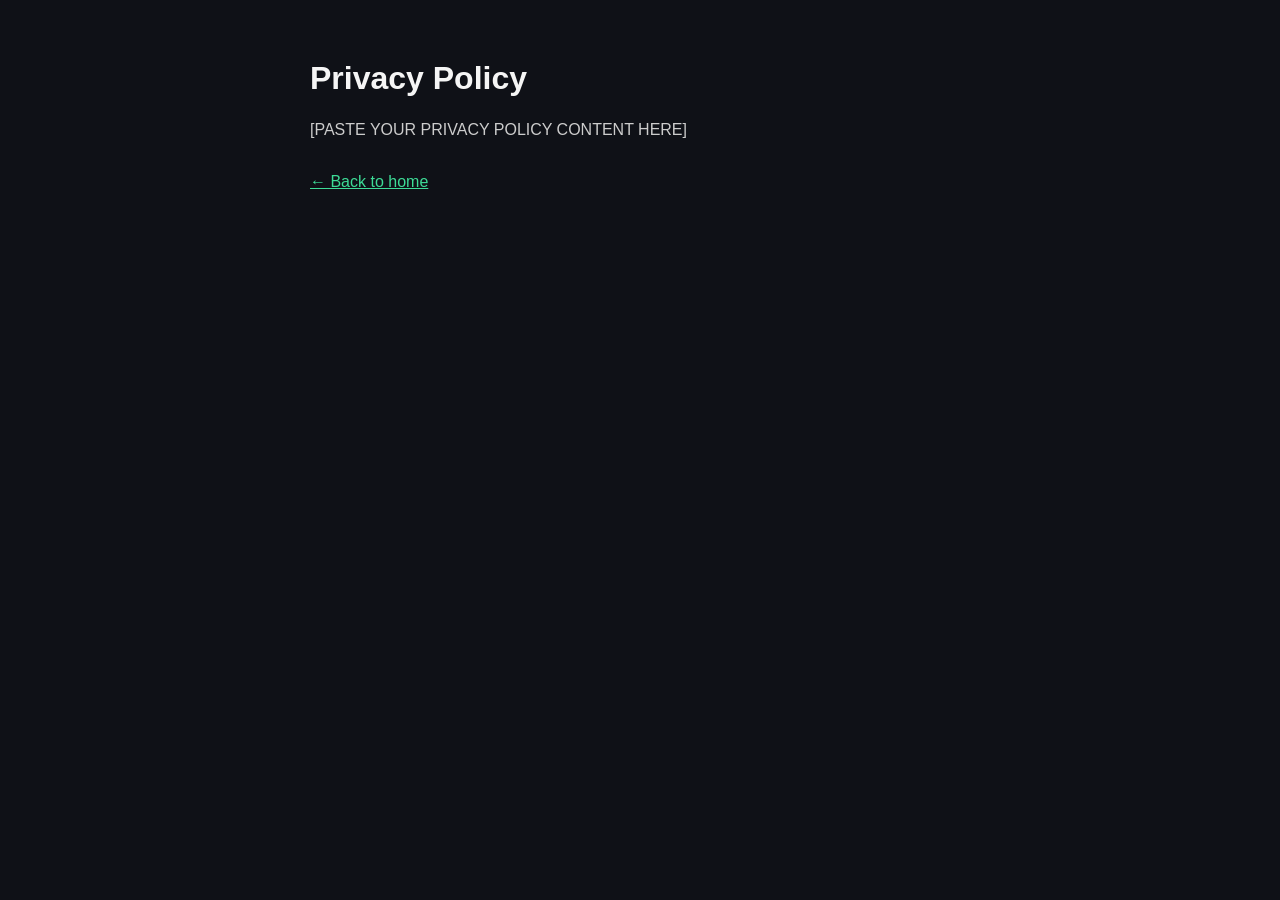
==== privacy.html @ d16d87a9 "Add initial privacy policy HTML template" ====
<!DOCTYPE html>
<html lang="en">
<head>
<meta charset="UTF-8">
<title>Privacy Policy — OmniCall Solutions</title>
<link rel="stylesheet" href="style.css">
</head>
<body>
<div style="max-width:700px;margin:0 auto;padding:60px 20px;">
<h1>Privacy Policy</h1>
<p style="margin-top:20px; color:#ccc; line-height:1.6;">
[PASTE YOUR PRIVACY POLICY CONTENT HERE]
</p>
<p style="margin-top:30px;"><a href="index.html" style="color:#3ddc97;">← Back to home</a></p>
</div>
</body>
</html>
---- style.css ----
* { margin:0; padding:0; box-sizing:border-box; font-family: 'Segoe UI', Arial, sans-serif; }
body { background:#0f1117; color:#f5f5f5; }

.topbar { display:flex; align-items:center; gap:12px; padding:20px 30px; background:#151824; }
.brand-name { font-size:20px; font-weight:600; }

.hero { text-align:center; padding:60px 20px; }
.hero h1 { font-size:36px; margin-bottom:15px; }
.subheading { font-size:18px; color:#aaa; max-width:600px; margin:0 auto; }

.pricing { display:flex; flex-wrap:wrap; gap:20px; justify-content:center; padding:40px 20px; }
.card { background:#1b1f2b; border-radius:14px; padding:30px; width:280px; }
.badge { font-weight:bold; margin-bottom:10px; }
.price { font-size:16px; margin:5px 0; color:#ccc; }
.card ul { margin:15px 0; padding-left:18px; }
.card li { margin-bottom:8px; color:#ccc; }
.checkout-btn { width:100%; padding:12px; margin-top:15px; border:none; border-radius:8px;
  background:#3ddc97; color:#0f1117; font-weight:bold; cursor:pointer; }
.checkout-btn:hover { opacity:0.9; }

.newsletter { text-align:center; padding:50px 20px; background:#151824; }
.newsletter form { margin-top:15px; display:flex; justify-content:center; gap:10px; flex-wrap:wrap; }
.newsletter input { padding:10px; border-radius:6px; border:none; width:250px; }
.newsletter button { padding:10px 20px; border:none; border-radius:6px; background:#3ddc97; font-weight:bold; cursor:pointer; }

footer { text-align:center; padding:30px; font-size:14px; color:#888; }
footer a { color:#3ddc97; text-decoration:none; margin:0 5px; }
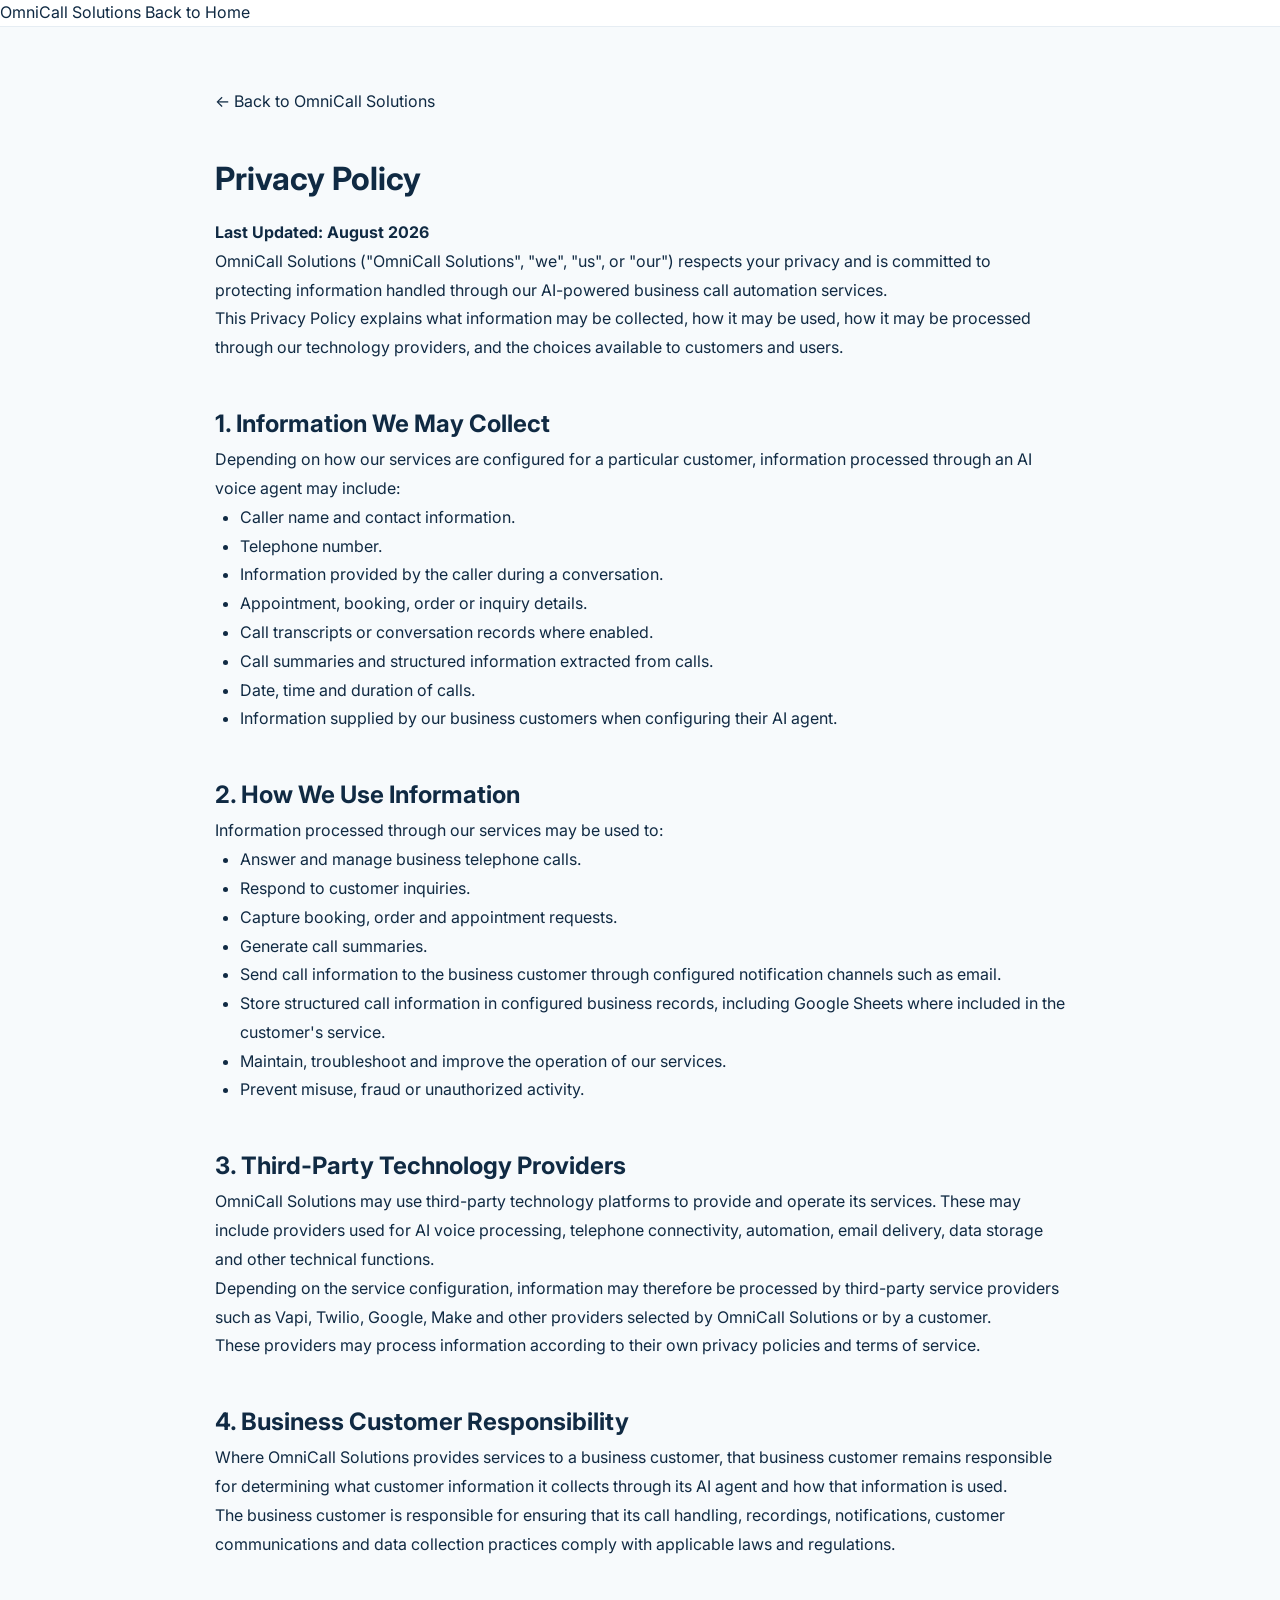
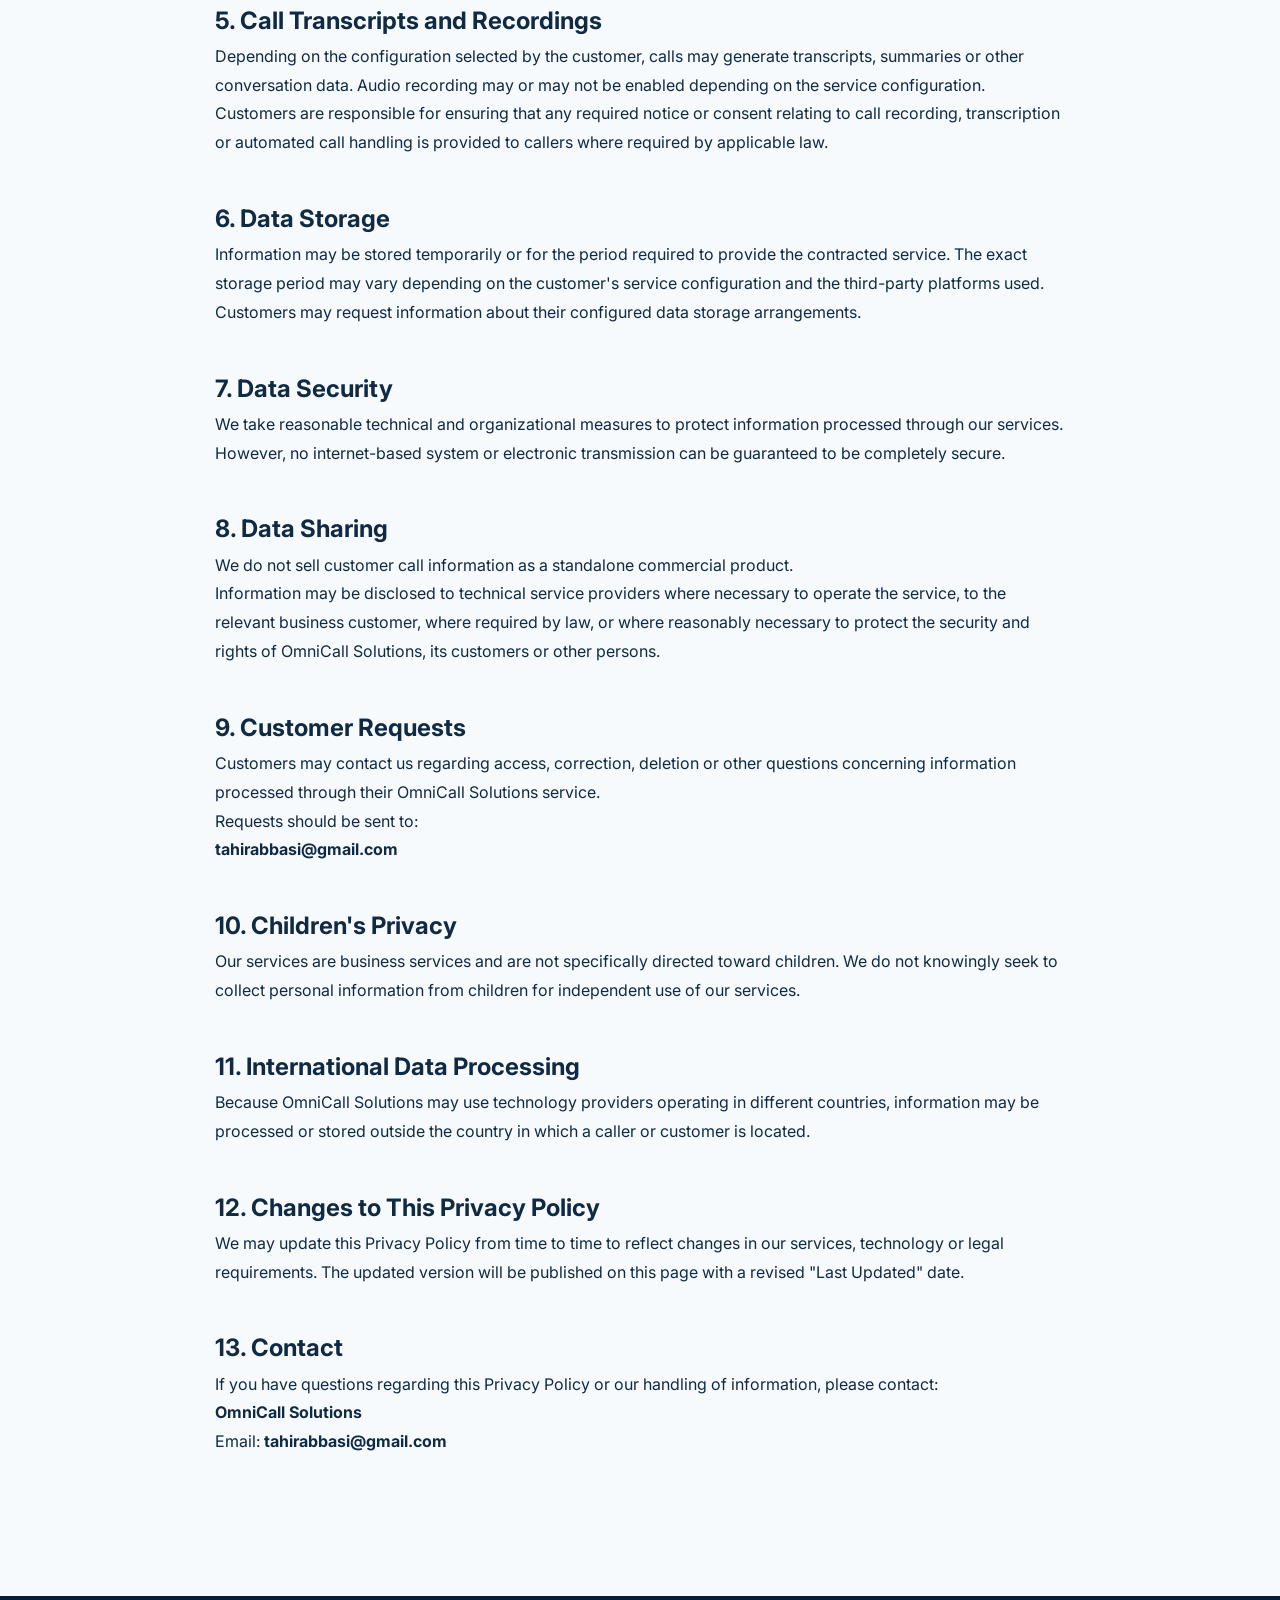
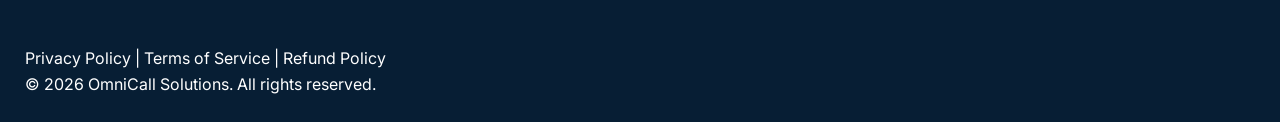
==== commit 4e1127a4: "Update privacy.html" ====
--- a/privacy.html
+++ b/privacy.html
@@ -2,16 +2,219 @@
 <html lang="en">
 <head>
 <meta charset="UTF-8">
+<meta name="viewport" content="width=device-width, initial-scale=1.0">
+
 <title>Privacy Policy — OmniCall Solutions</title>
+
+<meta name="description" content="Privacy Policy for OmniCall Solutions AI voice agent and business call automation services.">
+
 <link rel="stylesheet" href="style.css">
+
+<link rel="preconnect" href="https://fonts.googleapis.com">
+<link href="https://fonts.googleapis.com/css2?family=Sora:wght@400;600;700;800&family=Inter:wght@400;500;600&display=swap" rel="stylesheet">
+
+<style>
+.policy-page {
+    max-width: 900px;
+    margin: 60px auto;
+    padding: 0 25px 80px;
+    line-height: 1.8;
+}
+
+.policy-page h1 {
+    margin-bottom: 10px;
+}
+
+.policy-page h2 {
+    margin-top: 40px;
+}
+
+.policy-page p,
+.policy-page li {
+    font-family: Inter, sans-serif;
+}
+
+.policy-page ul {
+    padding-left: 25px;
+}
+
+.policy-back {
+    display: inline-block;
+    margin-bottom: 35px;
+    text-decoration: none;
+}
+</style>
 </head>
+
 <body>
-<div style="max-width:700px;margin:0 auto;padding:60px 20px;">
+
+<header class="topbar">
+    <span class="brand-name">OmniCall Solutions</span>
+    <a href="index.html" class="nav-cta">Back to Home</a>
+</header>
+
+<main class="policy-page">
+
+<a href="index.html" class="policy-back">← Back to OmniCall Solutions</a>
+
 <h1>Privacy Policy</h1>
-<p style="margin-top:20px; color:#ccc; line-height:1.6;">
-[PASTE YOUR PRIVACY POLICY CONTENT HERE]
-</p>
-<p style="margin-top:30px;"><a href="index.html" style="color:#3ddc97;">← Back to home</a></p>
-</div>
+
+<p><strong>Last Updated: August 2026</strong></p>
+
+<p>
+OmniCall Solutions ("OmniCall Solutions", "we", "us", or "our") respects your privacy and is committed to protecting information handled through our AI-powered business call automation services.
+</p>
+
+<p>
+This Privacy Policy explains what information may be collected, how it may be used, how it may be processed through our technology providers, and the choices available to customers and users.
+</p>
+
+<h2>1. Information We May Collect</h2>
+
+<p>
+Depending on how our services are configured for a particular customer, information processed through an AI voice agent may include:
+</p>
+
+<ul>
+<li>Caller name and contact information.</li>
+<li>Telephone number.</li>
+<li>Information provided by the caller during a conversation.</li>
+<li>Appointment, booking, order or inquiry details.</li>
+<li>Call transcripts or conversation records where enabled.</li>
+<li>Call summaries and structured information extracted from calls.</li>
+<li>Date, time and duration of calls.</li>
+<li>Information supplied by our business customers when configuring their AI agent.</li>
+</ul>
+
+<h2>2. How We Use Information</h2>
+
+<p>
+Information processed through our services may be used to:
+</p>
+
+<ul>
+<li>Answer and manage business telephone calls.</li>
+<li>Respond to customer inquiries.</li>
+<li>Capture booking, order and appointment requests.</li>
+<li>Generate call summaries.</li>
+<li>Send call information to the business customer through configured notification channels such as email.</li>
+<li>Store structured call information in configured business records, including Google Sheets where included in the customer's service.</li>
+<li>Maintain, troubleshoot and improve the operation of our services.</li>
+<li>Prevent misuse, fraud or unauthorized activity.</li>
+</ul>
+
+<h2>3. Third-Party Technology Providers</h2>
+
+<p>
+OmniCall Solutions may use third-party technology platforms to provide and operate its services. These may include providers used for AI voice processing, telephone connectivity, automation, email delivery, data storage and other technical functions.
+</p>
+
+<p>
+Depending on the service configuration, information may therefore be processed by third-party service providers such as Vapi, Twilio, Google, Make and other providers selected by OmniCall Solutions or by a customer.
+</p>
+
+<p>
+These providers may process information according to their own privacy policies and terms of service.
+</p>
+
+<h2>4. Business Customer Responsibility</h2>
+
+<p>
+Where OmniCall Solutions provides services to a business customer, that business customer remains responsible for determining what customer information it collects through its AI agent and how that information is used.
+</p>
+
+<p>
+The business customer is responsible for ensuring that its call handling, recordings, notifications, customer communications and data collection practices comply with applicable laws and regulations.
+</p>
+
+<h2>5. Call Transcripts and Recordings</h2>
+
+<p>
+Depending on the configuration selected by the customer, calls may generate transcripts, summaries or other conversation data. Audio recording may or may not be enabled depending on the service configuration.
+</p>
+
+<p>
+Customers are responsible for ensuring that any required notice or consent relating to call recording, transcription or automated call handling is provided to callers where required by applicable law.
+</p>
+
+<h2>6. Data Storage</h2>
+
+<p>
+Information may be stored temporarily or for the period required to provide the contracted service. The exact storage period may vary depending on the customer's service configuration and the third-party platforms used.
+</p>
+
+<p>
+Customers may request information about their configured data storage arrangements.
+</p>
+
+<h2>7. Data Security</h2>
+
+<p>
+We take reasonable technical and organizational measures to protect information processed through our services. However, no internet-based system or electronic transmission can be guaranteed to be completely secure.
+</p>
+
+<h2>8. Data Sharing</h2>
+
+<p>
+We do not sell customer call information as a standalone commercial product.
+</p>
+
+<p>
+Information may be disclosed to technical service providers where necessary to operate the service, to the relevant business customer, where required by law, or where reasonably necessary to protect the security and rights of OmniCall Solutions, its customers or other persons.
+</p>
+
+<h2>9. Customer Requests</h2>
+
+<p>
+Customers may contact us regarding access, correction, deletion or other questions concerning information processed through their OmniCall Solutions service.
+</p>
+
+<p>
+Requests should be sent to:
+</p>
+
+<p>
+<strong>tahirabbasi@gmail.com</strong>
+</p>
+
+<h2>10. Children's Privacy</h2>
+
+<p>
+Our services are business services and are not specifically directed toward children. We do not knowingly seek to collect personal information from children for independent use of our services.
+</p>
+
+<h2>11. International Data Processing</h2>
+
+<p>
+Because OmniCall Solutions may use technology providers operating in different countries, information may be processed or stored outside the country in which a caller or customer is located.
+</p>
+
+<h2>12. Changes to This Privacy Policy</h2>
+
+<p>
+We may update this Privacy Policy from time to time to reflect changes in our services, technology or legal requirements. The updated version will be published on this page with a revised "Last Updated" date.
+</p>
+
+<h2>13. Contact</h2>
+
+<p>
+If you have questions regarding this Privacy Policy or our handling of information, please contact:
+</p>
+
+<p>
+<strong>OmniCall Solutions</strong><br>
+Email: <strong>tahirabbasi@gmail.com</strong>
+</p>
+
+</main>
+
+<footer>
+    <a href="privacy.html">Privacy Policy</a> |
+    <a href="terms.html">Terms of Service</a> |
+    <a href="refund.html">Refund Policy</a>
+
+    <p>&copy; 2026 OmniCall Solutions. All rights reserved.</p>
+</footer>
+
 </body>
 </html>
--- a/style.css
+++ b/style.css
@@ -1,27 +1,968 @@
-* { margin:0; padding:0; box-sizing:border-box; font-family: 'Segoe UI', Arial, sans-serif; }
-body { background:#0f1117; color:#f5f5f5; }
-
-.topbar { display:flex; align-items:center; gap:12px; padding:20px 30px; background:#151824; }
-.brand-name { font-size:20px; font-weight:600; }
-
-.hero { text-align:center; padding:60px 20px; }
-.hero h1 { font-size:36px; margin-bottom:15px; }
-.subheading { font-size:18px; color:#aaa; max-width:600px; margin:0 auto; }
-
-.pricing { display:flex; flex-wrap:wrap; gap:20px; justify-content:center; padding:40px 20px; }
-.card { background:#1b1f2b; border-radius:14px; padding:30px; width:280px; }
-.badge { font-weight:bold; margin-bottom:10px; }
-.price { font-size:16px; margin:5px 0; color:#ccc; }
-.card ul { margin:15px 0; padding-left:18px; }
-.card li { margin-bottom:8px; color:#ccc; }
-.checkout-btn { width:100%; padding:12px; margin-top:15px; border:none; border-radius:8px;
-  background:#3ddc97; color:#0f1117; font-weight:bold; cursor:pointer; }
-.checkout-btn:hover { opacity:0.9; }
-
-.newsletter { text-align:center; padding:50px 20px; background:#151824; }
-.newsletter form { margin-top:15px; display:flex; justify-content:center; gap:10px; flex-wrap:wrap; }
-.newsletter input { padding:10px; border-radius:6px; border:none; width:250px; }
-.newsletter button { padding:10px 20px; border:none; border-radius:6px; background:#3ddc97; font-weight:bold; cursor:pointer; }
-
-footer { text-align:center; padding:30px; font-size:14px; color:#888; }
-footer a { color:#3ddc97; text-decoration:none; margin:0 5px; }
+/* =========================================
+   OMNICALL SOLUTIONS
+   MAIN WEBSITE STYLES
+========================================= */
+
+* {
+  margin: 0;
+  padding: 0;
+  box-sizing: border-box;
+}
+
+html {
+  scroll-behavior: smooth;
+}
+
+body {
+  font-family: "Inter", sans-serif;
+  color: #102a43;
+  background: #f7fafc;
+  line-height: 1.6;
+}
+
+a {
+  text-decoration: none;
+  color: inherit;
+}
+
+img {
+  max-width: 100%;
+  display: block;
+}
+
+section {
+  width: 100%;
+}
+
+
+/* =========================================
+   NAVIGATION
+========================================= */
+
+.topbar {
+  width: 100%;
+  background: #ffffff;
+  border-bottom: 1px solid #e6edf3;
+  position: sticky;
+  top: 0;
+  z-index: 1000;
+}
+
+.nav-container {
+  max-width: 1180px;
+  margin: auto;
+  min-height: 82px;
+  padding: 12px 25px;
+
+  display: flex;
+  align-items: center;
+  justify-content: space-between;
+  gap: 25px;
+}
+
+.logo-link {
+  display: flex;
+  align-items: center;
+}
+
+.logo {
+  width: 145px;
+  height: auto;
+}
+
+.navigation {
+  display: flex;
+  align-items: center;
+  gap: 30px;
+}
+
+.navigation a {
+  font-size: 14px;
+  font-weight: 600;
+  color: #334e68;
+  transition: 0.2s ease;
+}
+
+.navigation a:hover {
+  color: #168aad;
+}
+
+.nav-button {
+  background: #0b5fa5;
+  color: white;
+  padding: 12px 21px;
+  border-radius: 9px;
+  font-size: 14px;
+  font-weight: 700;
+  transition: 0.2s ease;
+}
+
+.nav-button:hover {
+  background: #084c86;
+}
+
+
+/* =========================================
+   HERO
+========================================= */
+
+.hero {
+  background:
+    radial-gradient(circle at 80% 20%, rgba(51, 181, 230, 0.14), transparent 32%),
+    linear-gradient(135deg, #ffffff 0%, #eef8fc 100%);
+
+  padding: 105px 25px 95px;
+}
+
+.hero-container {
+  max-width: 1080px;
+  margin: auto;
+}
+
+.hero-content {
+  max-width: 900px;
+  margin: auto;
+  text-align: center;
+}
+
+.hero-label,
+.section-label {
+  display: inline-block;
+
+  color: #0b72a8;
+  font-size: 12px;
+  font-weight: 800;
+  letter-spacing: 1.8px;
+  margin-bottom: 18px;
+}
+
+.hero h1 {
+  font-family: "Sora", sans-serif;
+  font-size: clamp(40px, 6vw, 70px);
+  line-height: 1.08;
+  letter-spacing: -2px;
+  color: #092b4c;
+  margin-bottom: 25px;
+}
+
+.hero-subtitle {
+  font-family: "Sora", sans-serif;
+  font-size: clamp(20px, 3vw, 29px);
+  font-weight: 700;
+  color: #126a9c;
+  margin-bottom: 22px;
+}
+
+.hero-description {
+  max-width: 820px;
+  margin: auto;
+
+  color: #526b80;
+  font-size: 18px;
+  line-height: 1.8;
+}
+
+.email-highlight {
+  max-width: 720px;
+  margin: 30px auto;
+
+  display: flex;
+  align-items: center;
+  justify-content: center;
+  gap: 10px;
+
+  padding: 17px 22px;
+
+  background: #ffffff;
+  border: 1px solid #cfe6f1;
+  border-radius: 12px;
+
+  color: #164e70;
+  box-shadow: 0 10px 30px rgba(18, 73, 102, 0.07);
+}
+
+.email-icon {
+  font-size: 22px;
+  color: #0b72a8;
+}
+
+.business-tags {
+  display: flex;
+  flex-wrap: wrap;
+  justify-content: center;
+  gap: 9px;
+  margin: 28px auto;
+}
+
+.business-tags span {
+  background: #ffffff;
+  border: 1px solid #d9e8ef;
+  color: #486581;
+
+  padding: 8px 13px;
+  border-radius: 50px;
+
+  font-size: 13px;
+  font-weight: 600;
+}
+
+.hero-buttons,
+.cta-buttons {
+  display: flex;
+  justify-content: center;
+  flex-wrap: wrap;
+  gap: 14px;
+  margin-top: 30px;
+}
+
+.primary-button,
+.secondary-button {
+  display: inline-flex;
+  align-items: center;
+  justify-content: center;
+
+  min-width: 170px;
+  padding: 15px 25px;
+
+  border-radius: 9px;
+
+  font-weight: 700;
+  font-size: 15px;
+
+  transition: 0.2s ease;
+}
+
+.primary-button {
+  background: #0b72a8;
+  color: #ffffff;
+}
+
+.primary-button:hover {
+  background: #085b87;
+  transform: translateY(-2px);
+}
+
+.secondary-button {
+  background: #ffffff;
+  color: #0b5fa5;
+  border: 1px solid #a9cfdf;
+}
+
+.secondary-button:hover {
+  background: #edf8fc;
+}
+
+.hero-bottom-text {
+  margin-top: 30px;
+  color: #647b8c;
+  font-size: 14px;
+}
+
+
+/* =========================================
+   GENERAL SECTION
+========================================= */
+
+.services,
+.pricing {
+  padding: 95px 25px;
+  background: #ffffff;
+}
+
+.how-it-works {
+  padding: 95px 25px;
+  background: #f1f7fa;
+}
+
+.section-container {
+  max-width: 1180px;
+  margin: auto;
+}
+
+.section-heading {
+  max-width: 780px;
+  margin: 0 auto 55px;
+  text-align: center;
+}
+
+.section-heading h2,
+.demo h2,
+.final-cta h2 {
+  font-family: "Sora", sans-serif;
+  font-size: clamp(30px, 4vw, 48px);
+  line-height: 1.2;
+  color: #092b4c;
+  margin-bottom: 18px;
+}
+
+.section-heading p {
+  color: #60788b;
+  font-size: 17px;
+}
+
+
+/* =========================================
+   SERVICES
+========================================= */
+
+.service-grid {
+  display: grid;
+  grid-template-columns: repeat(3, 1fr);
+  gap: 22px;
+}
+
+.service-card {
+  padding: 30px;
+
+  background: #ffffff;
+  border: 1px solid #e1ebf0;
+  border-radius: 16px;
+
+  box-shadow: 0 12px 35px rgba(16, 52, 73, 0.05);
+
+  transition: 0.25s ease;
+}
+
+.service-card:hover {
+  transform: translateY(-5px);
+  box-shadow: 0 18px 45px rgba(16, 52, 73, 0.10);
+}
+
+.service-icon {
+  width: 48px;
+  height: 48px;
+
+  display: flex;
+  align-items: center;
+  justify-content: center;
+
+  border-radius: 12px;
+
+  background: #e7f6fb;
+  color: #0b72a8;
+
+  font-size: 23px;
+  font-weight: 800;
+
+  margin-bottom: 20px;
+}
+
+.service-card h3 {
+  font-family: "Sora", sans-serif;
+  color: #143b5a;
+  font-size: 20px;
+  margin-bottom: 10px;
+}
+
+.service-card p {
+  color: #60788b;
+  font-size: 14px;
+}
+
+
+/* =========================================
+   HOW IT WORKS
+========================================= */
+
+.steps {
+  display: grid;
+  grid-template-columns: repeat(4, 1fr);
+  gap: 20px;
+}
+
+.step {
+  background: #ffffff;
+  border-radius: 15px;
+  padding: 28px;
+  border: 1px solid #dce9ef;
+}
+
+.step-number {
+  color: #0b72a8;
+  font-family: "Sora", sans-serif;
+  font-size: 28px;
+  font-weight: 800;
+  margin-bottom: 18px;
+}
+
+.step h3 {
+  color: #143b5a;
+  font-family: "Sora", sans-serif;
+  font-size: 18px;
+  margin-bottom: 9px;
+}
+
+.step p {
+  color: #60788b;
+  font-size: 14px;
+}
+
+
+/* =========================================
+   PRICING
+========================================= */
+
+.pricing {
+  background: #f8fbfd;
+}
+
+.pricing-grid {
+  display: grid;
+  grid-template-columns: repeat(3, 1fr);
+  gap: 25px;
+  align-items: stretch;
+}
+
+.pricing-card {
+  position: relative;
+
+  background: #ffffff;
+
+  border: 1px solid #dce8ee;
+  border-radius: 18px;
+
+  padding: 36px 30px 30px;
+
+  box-shadow: 0 15px 45px rgba(17, 57, 80, 0.06);
+
+  display: flex;
+  flex-direction: column;
+}
+
+.pricing-card.popular {
+  border: 2px solid #0b72a8;
+  box-shadow: 0 20px 50px rgba(11, 114, 168, 0.13);
+}
+
+.popular-badge {
+  position: absolute;
+  top: -14px;
+  left: 50%;
+  transform: translateX(-50%);
+
+  background: #0b72a8;
+  color: #ffffff;
+
+  padding: 6px 15px;
+  border-radius: 50px;
+
+  font-size: 11px;
+  font-weight: 800;
+  letter-spacing: 0.8px;
+  white-space: nowrap;
+}
+
+.plan-name {
+  font-size: 13px;
+  font-weight: 800;
+  letter-spacing: 1.5px;
+  margin-bottom: 12px;
+}
+
+.starter-name {
+  color: #169447;
+}
+
+.gold-name {
+  color: #bd8b00;
+}
+
+.premium-name {
+  color: #7650bd;
+}
+
+.pricing-card h3 {
+  font-family: "Sora", sans-serif;
+  font-size: 23px;
+  color: #123b5a;
+  margin-bottom: 10px;
+}
+
+.plan-description {
+  color: #6a8191;
+  font-size: 14px;
+  min-height: 68px;
+}
+
+.setup-price {
+  margin-top: 25px;
+  display: flex;
+  align-items: baseline;
+  gap: 7px;
+}
+
+.setup-price strong {
+  font-family: "Sora", sans-serif;
+  font-size: 29px;
+  color: #092b4c;
+}
+
+.setup-price span {
+  font-size: 12px;
+  color: #718797;
+}
+
+.monthly-price {
+  font-family: "Sora", sans-serif;
+  font-size: 25px;
+  font-weight: 700;
+  color: #0b72a8;
+  margin-top: 5px;
+}
+
+.monthly-price span {
+  font-family: "Inter", sans-serif;
+  font-size: 13px;
+  font-weight: 500;
+  color: #708797;
+}
+
+.minutes {
+  margin-top: 20px;
+  padding: 13px;
+
+  background: #edf8fc;
+  border-radius: 9px;
+
+  color: #41677d;
+  font-size: 13px;
+  text-align: center;
+}
+
+.minutes strong {
+  color: #0b6495;
+  font-size: 17px;
+}
+
+.features {
+  list-style: none;
+  margin: 24px 0 15px;
+}
+
+.features li {
+  padding: 7px 0;
+  color: #4d6677;
+  font-size: 13px;
+  border-bottom: 1px solid #edf2f5;
+}
+
+.features li:last-child {
+  border-bottom: none;
+}
+
+.overage {
+  margin-top: auto;
+  padding-top: 15px;
+
+  color: #738796;
+  font-size: 12px;
+  text-align: center;
+}
+
+.plan-button {
+  display: block;
+
+  margin-top: 20px;
+
+  padding: 14px;
+
+  text-align: center;
+
+  background: #0b72a8;
+  color: #ffffff;
+
+  border-radius: 9px;
+
+  font-size: 14px;
+  font-weight: 700;
+
+  transition: 0.2s ease;
+}
+
+.plan-button:hover {
+  background: #084f78;
+  transform: translateY(-2px);
+}
+
+.gold-button {
+  background: #b88400;
+}
+
+.gold-button:hover {
+  background: #946c00;
+}
+
+.premium-button {
+  background: #7045b2;
+}
+
+.premium-button:hover {
+  background: #57348d;
+}
+
+
+/* =========================================
+   CUSTOM PLAN
+========================================= */
+
+.custom-plan {
+  margin-top: 45px;
+
+  padding: 35px;
+
+  background: #092b4c;
+  color: #ffffff;
+
+  border-radius: 18px;
+
+  display: flex;
+  align-items: center;
+  justify-content: space-between;
+  gap: 30px;
+}
+
+.custom-plan .section-label {
+  color: #71d1f0;
+  margin-bottom: 10px;
+}
+
+.custom-plan h3 {
+  font-family: "Sora", sans-serif;
+  font-size: 27px;
+  margin-bottom: 10px;
+}
+
+.custom-plan p {
+  max-width: 750px;
+  color: #c7d8e3;
+  font-size: 14px;
+}
+
+.custom-button {
+  flex-shrink: 0;
+
+  background: #ffffff;
+  color: #0b5fa5;
+
+  padding: 14px 22px;
+
+  border-radius: 9px;
+
+  font-size: 14px;
+  font-weight: 700;
+}
+
+
+/* =========================================
+   DEMO
+========================================= */
+
+.demo {
+  padding: 105px 25px;
+
+  background:
+    radial-gradient(circle at 50% 0%, rgba(64, 191, 228, 0.15), transparent 40%),
+    #092b4c;
+
+  color: #ffffff;
+}
+
+.demo-container {
+  max-width: 850px;
+  margin: auto;
+  text-align: center;
+}
+
+.demo .section-label {
+  color: #71d1f0;
+}
+
+.demo h2 {
+  color: #ffffff;
+}
+
+.demo-lead {
+  font-family: "Sora", sans-serif;
+  color: #aee5f5;
+  font-size: 22px;
+  font-weight: 600;
+}
+
+.demo p:not(.demo-lead) {
+  color: #d1e0e8;
+  font-size: 16px;
+  line-height: 1.8;
+  margin-top: 18px;
+}
+
+.demo-phone {
+  display: block;
+
+  max-width: 430px;
+  margin: 35px auto 15px;
+
+  padding: 17px 25px;
+
+  background: #ffffff;
+  color: #0b5fa5;
+
+  border-radius: 10px;
+
+  font-family: "Sora", sans-serif;
+  font-size: 20px;
+  font-weight: 700;
+
+  transition: 0.2s ease;
+}
+
+.demo-phone:hover {
+  transform: translateY(-2px);
+}
+
+.email-button {
+  display: inline-block;
+
+  margin-top: 10px;
+
+  padding: 13px 25px;
+
+  border: 1px solid rgba(255,255,255,0.4);
+  border-radius: 9px;
+
+  color: #ffffff;
+
+  font-weight: 700;
+}
+
+
+/* =========================================
+   FINAL CTA
+========================================= */
+
+.final-cta {
+  padding: 90px 25px;
+  background: #ffffff;
+  text-align: center;
+}
+
+.final-cta p {
+  max-width: 650px;
+  margin: auto;
+
+  color: #647b8c;
+  font-size: 16px;
+}
+
+
+/* =========================================
+   FOOTER
+========================================= */
+
+footer {
+  background: #071e34;
+  color: #ffffff;
+  padding: 50px 25px 25px;
+}
+
+.footer-container {
+  max-width: 1100px;
+  margin: auto;
+
+  display: flex;
+  justify-content: space-between;
+  align-items: center;
+
+  gap: 30px;
+}
+
+.footer-brand {
+  max-width: 300px;
+}
+
+.footer-logo {
+  width: 145px;
+  background: #ffffff;
+  padding: 7px;
+  border-radius: 8px;
+  margin-bottom: 12px;
+}
+
+.footer-brand p {
+  color: #afc3d0;
+  font-size: 13px;
+}
+
+.footer-links {
+  display: flex;
+  flex-wrap: wrap;
+  justify-content: flex-end;
+  gap: 20px;
+}
+
+.footer-links a {
+  color: #d2e1e9;
+  font-size: 13px;
+}
+
+.footer-links a:hover {
+  color: #71d1f0;
+}
+
+.copyright {
+  max-width: 1100px;
+  margin: 35px auto 0;
+  padding-top: 20px;
+
+  border-top: 1px solid rgba(255,255,255,0.12);
+
+  text-align: center;
+
+  color: #8199a8;
+  font-size: 12px;
+}
+
+
+/* =========================================
+   MOBILE
+========================================= */
+
+@media (max-width: 900px) {
+
+  .navigation {
+    display: none;
+  }
+
+  .service-grid {
+    grid-template-columns: repeat(2, 1fr);
+  }
+
+  .pricing-grid {
+    grid-template-columns: 1fr;
+    max-width: 520px;
+    margin: auto;
+  }
+
+  .steps {
+    grid-template-columns: repeat(2, 1fr);
+  }
+
+  .custom-plan {
+    flex-direction: column;
+    align-items: flex-start;
+  }
+
+}
+
+
+@media (max-width: 600px) {
+
+  .nav-container {
+    min-height: 70px;
+    padding: 10px 17px;
+  }
+
+  .logo {
+    width: 120px;
+  }
+
+  .nav-button {
+    padding: 10px 14px;
+    font-size: 12px;
+  }
+
+  .hero {
+    padding: 75px 18px 70px;
+  }
+
+  .hero h1 {
+    font-size: 38px;
+    letter-spacing: -1.3px;
+  }
+
+  .hero-subtitle {
+    font-size: 20px;
+  }
+
+  .hero-description {
+    font-size: 15px;
+  }
+
+  .email-highlight {
+    font-size: 13px;
+    flex-direction: column;
+  }
+
+  .business-tags {
+    gap: 6px;
+  }
+
+  .business-tags span {
+    font-size: 11px;
+    padding: 6px 9px;
+  }
+
+  .primary-button,
+  .secondary-button {
+    width: 100%;
+  }
+
+  .services,
+  .pricing,
+  .how-it-works {
+    padding: 70px 18px;
+  }
+
+  .service-grid {
+    grid-template-columns: 1fr;
+  }
+
+  .steps {
+    grid-template-columns: 1fr;
+  }
+
+  .section-heading {
+    margin-bottom: 40px;
+  }
+
+  .section-heading h2,
+  .demo h2,
+  .final-cta h2 {
+    font-size: 31px;
+  }
+
+  .pricing-card {
+    padding: 32px 23px 25px;
+  }
+
+  .custom-plan {
+    padding: 27px 22px;
+  }
+
+  .custom-plan h3 {
+    font-size: 23px;
+  }
+
+  .custom-button {
+    width: 100%;
+    text-align: center;
+  }
+
+  .demo {
+    padding: 75px 18px;
+  }
+
+  .demo-phone {
+    font-size: 17px;
+  }
+
+  .footer-container {
+    flex-direction: column;
+    align-items: flex-start;
+  }
+
+  .footer-links {
+    justify-content: flex-start;
+    gap: 13px;
+  }
+
+}
